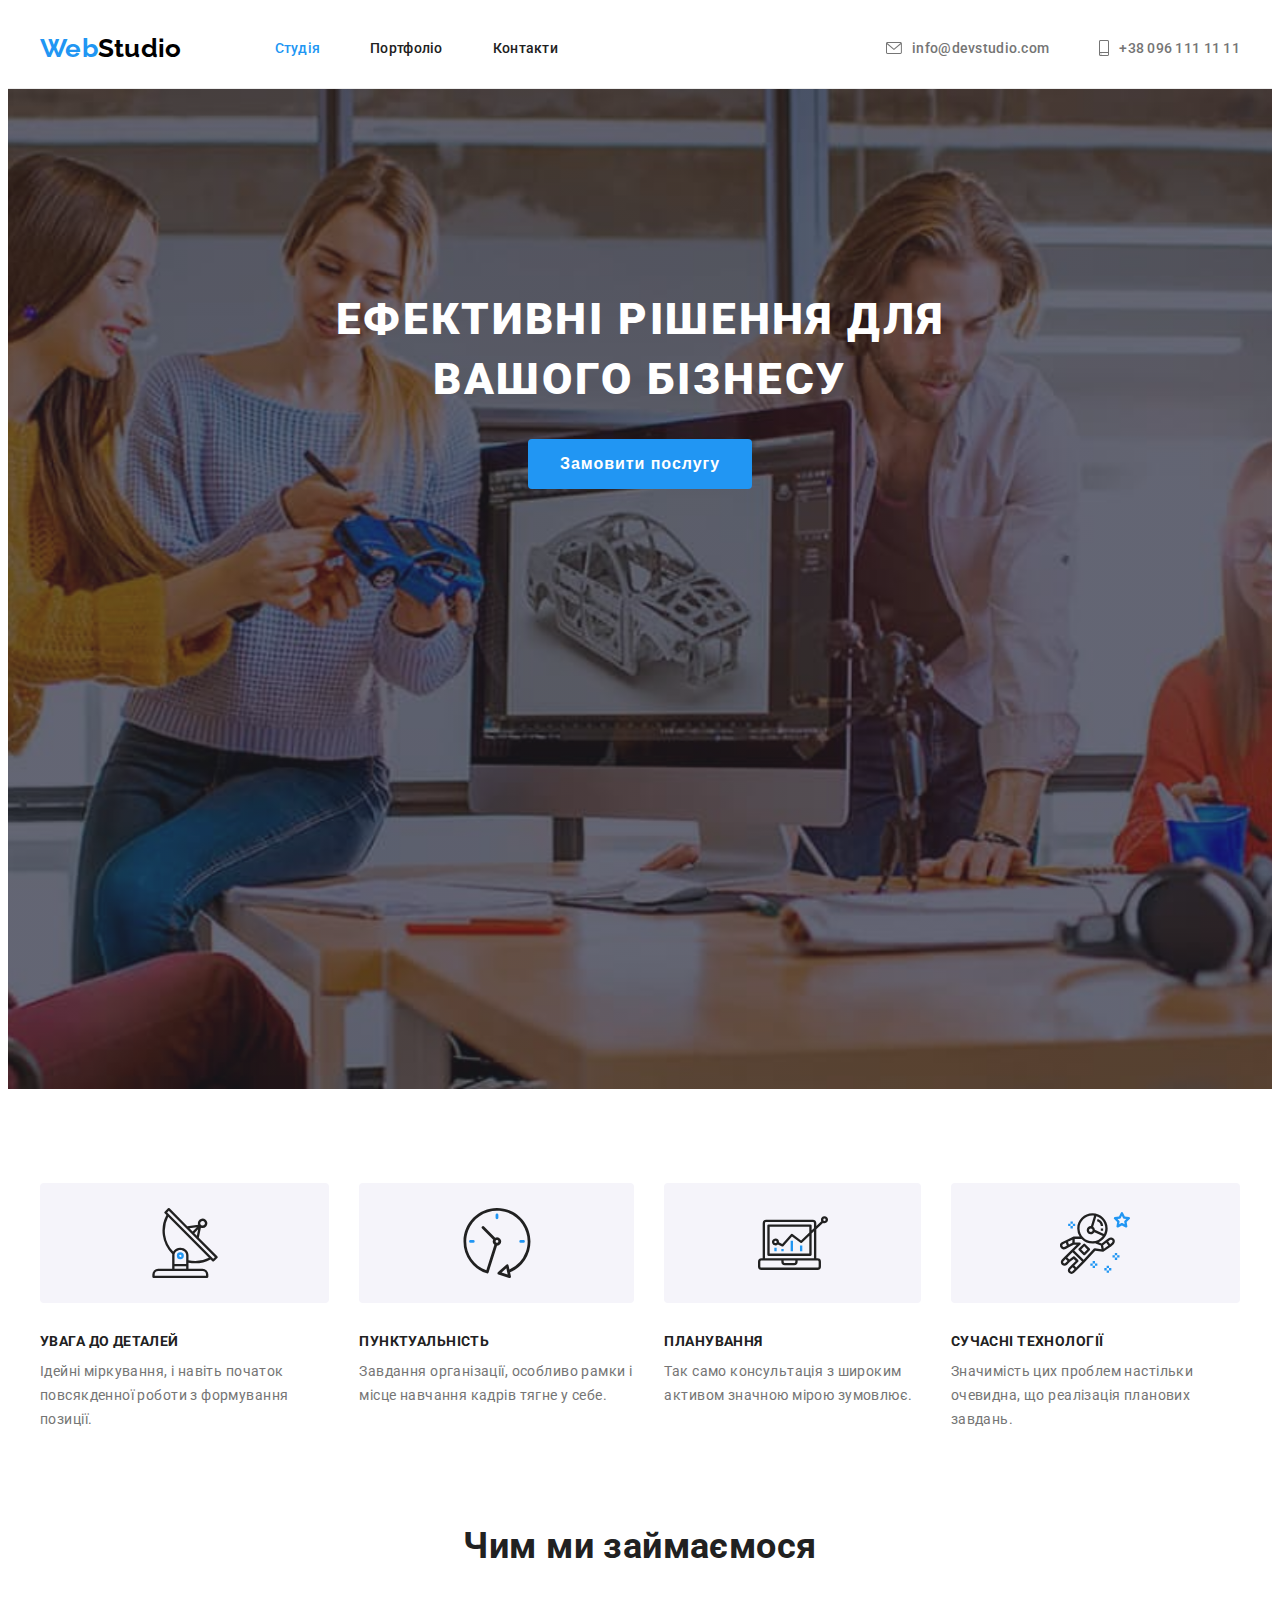
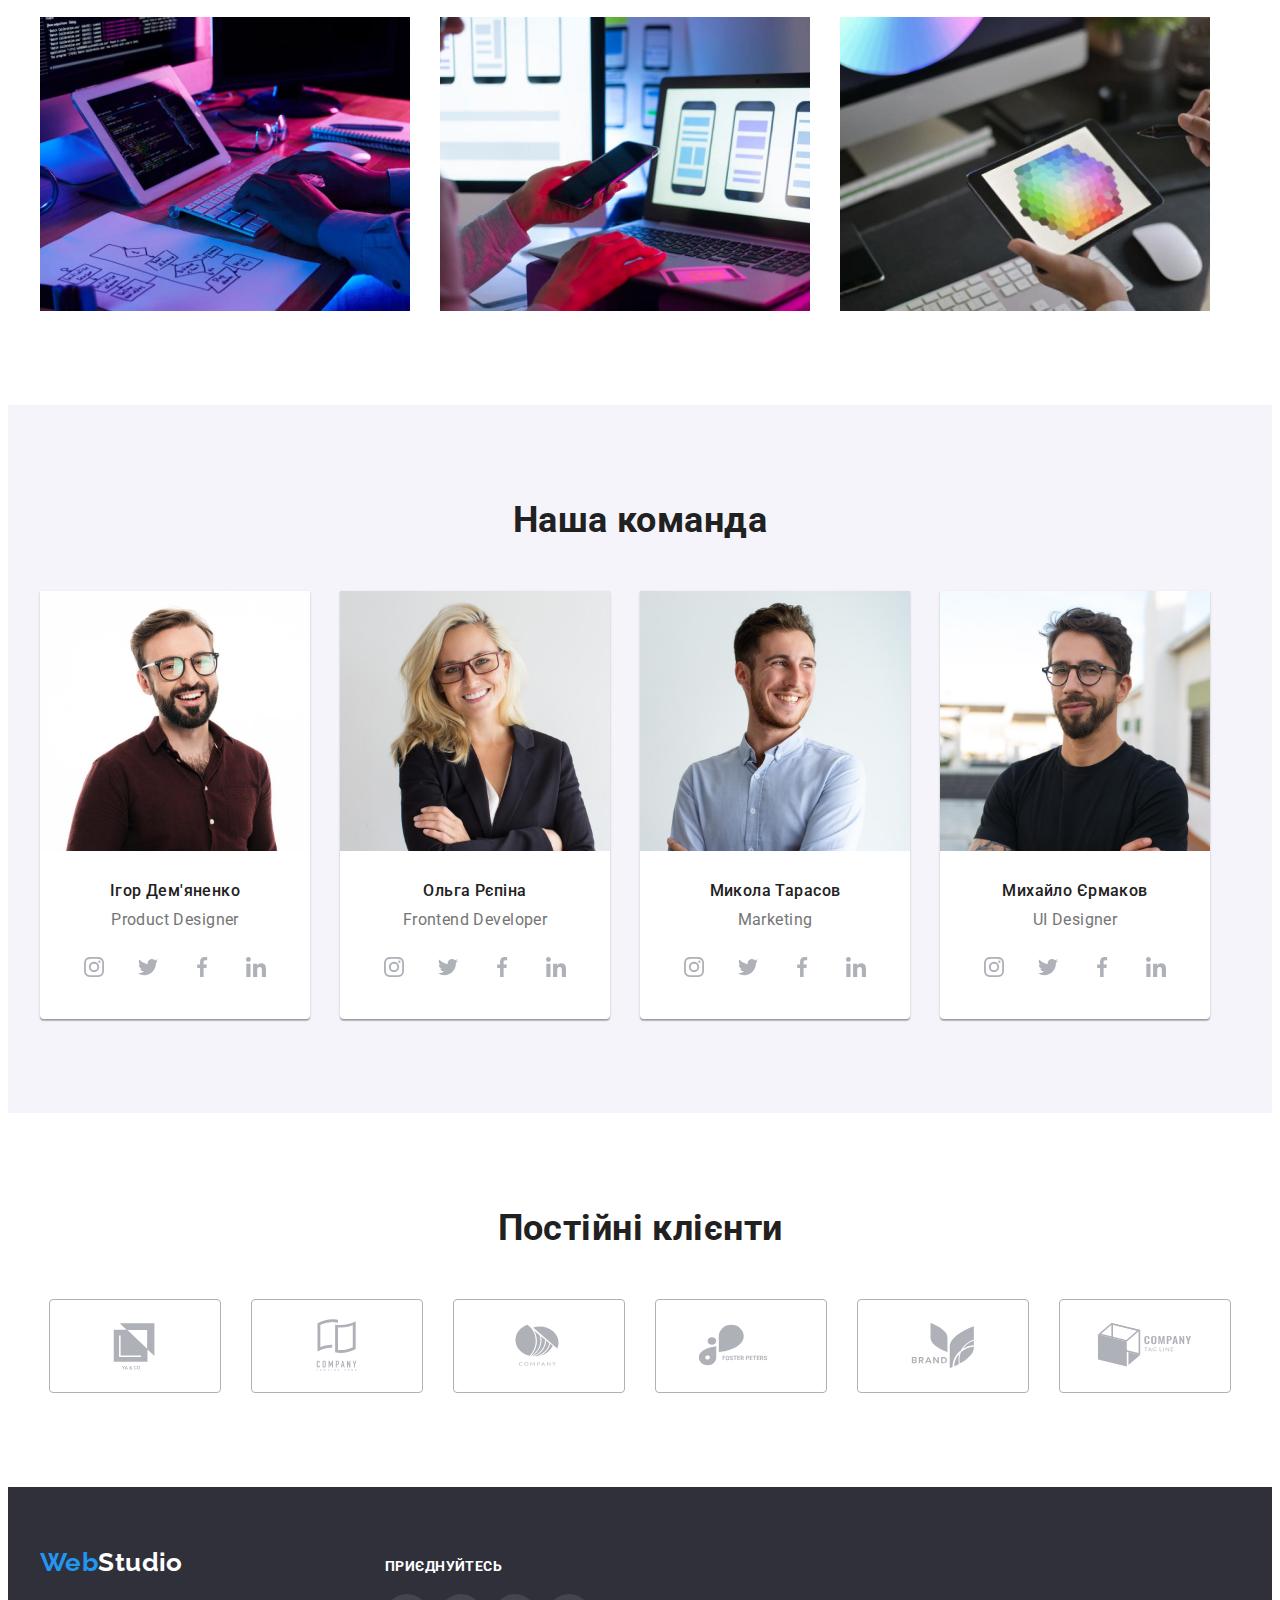
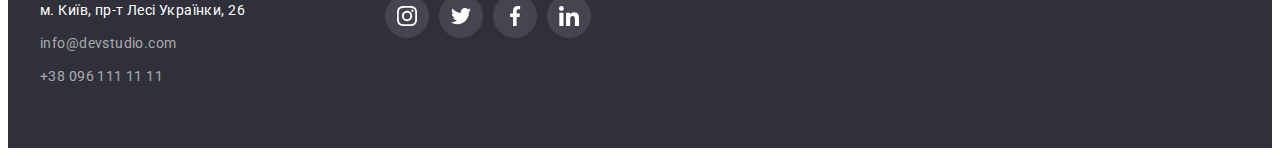
==== index.html @ fc1fa3cc "Initial commit" ====
<!DOCTYPE html>
<html lang="uk">
  <head>
    <meta charset="UTF-8" />
    <meta http-equiv="X-UA-Compatible" content="IE=edge" />
    <meta name="viewport" content="width=device-width, initial-scale=1.0" />
    <title>Веб-студія</title>

    <link
      rel="stylesheet"
      href="https://cdnjs.cloudflare.com/ajax/libs/modern-normalize/1.1.0/modern-normalize.min.css"
      integrity="sha512-wpPYUAdjBVSE4KJnH1VR1HeZfpl1ub8YT/NKx4PuQ5NmX2tKuGu6U/JRp5y+Y8XG2tV+wKQpNHVUX03MfMFn9Q=="
      crossorigin="anonymous"
      referrerpolicy="no-referrer"
    />
    <link rel="preconnect" href="https://fonts.googleapis.com" />
    <link rel="preconnect" href="https://fonts.gstatic.com" crossorigin />
    <link
      href="https://fonts.googleapis.com/css2?family=Raleway:wght@700&family=Roboto:wght@400;500;700;900&display=swap"
      rel="stylesheet"
    />
    <link rel="stylesheet" href="./css/styles.css" />
  </head>

  <body>
    <!--шапка сторінки-->
    <header class="header">
      <div class="container site-nav">
        <nav class="site-nav">
          <a class="header-logo" href="./index.html">
            <span class="accent">Web</span>Studio
          </a>
          <ul class="header-list list">
            <li class="list-item">
              <a class="header-link current" href="./index.html">Студія</a>
            </li>
            <li class="list-item">
              <a class="header-link" href="./portfolio.html">Портфоліо</a>
            </li>
            <li class="list-item">
              <a class="header-link" href="">Контакти</a>
            </li>
          </ul>
        </nav>
        <ul class="contacts-list list">
          <li class="list-item">
            <a class="header-link contacts" href="mailto:info@devstudio.com">
              <svg class="contacts-icon" width="16" height="12">
                <use href="./images/icons.svg#envelope"></use></svg
              >info@devstudio.com</a
            >
          </li>
          <li class="list-item">
            <a class="header-link contacts" href="tel:+380961111111">
              <svg class="contacts-icon" width="10" height="16">
                <use href="./images/icons.svg#smartphone"></use>
              </svg>
              +38 096 111 11 11</a
            >
          </li>
        </ul>
      </div>
    </header>
    <!--унікальний контент сторінки-->

    <main>
      <!--банер-->
      <section class="hero">
        <div class="container">
          <h1 class="hero-title">Ефективні рішення для вашого бізнесу</h1>
          <button class="hero-btn" type="button">Замовити послугу</button>
        </div>
      </section>

      <!--особливості-->
      <section class="section">
        <div class="container">
          <h2 class="section-title visually-hidden">наші особливості</h2>
          <ul class="list content">
            <li class="list-item">
              <div class="feature">
                <svg class="feature-icon" width="70" height="70">
                  <use href="./images/icons.svg#antenna"></use>
                </svg>
              </div>
              <h3 class="item-title">УВАГА ДО ДЕТАЛЕЙ</h3>
              <p class="desc">
                Ідейні міркування, і навіть початок повсякденної роботи з
                формування позиції.
              </p>
            </li>
            <li class="list-item">
              <div class="feature">
                <svg class="feature-icon" width="70" height="70">
                  <use href="./images/icons.svg#clock"></use>
                </svg>
              </div>

              <h3 class="item-title">ПУНКТУАЛЬНІСТЬ</h3>
              <p class="desc">
                Завдання організації, особливо рамки і місце навчання кадрів
                тягне у себе.
              </p>
            </li>
            <li class="list-item">
              <div class="feature">
                <svg class="feature-icon" width="70" height="70">
                  <use href="./images/icons.svg#diagram"></use>
                </svg>
              </div>

              <h3 class="item-title">ПЛАНУВАННЯ</h3>
              <p class="desc">
                Так само консультація з широким активом значною мірою зумовлює.
              </p>
            </li>
            <li class="list-item">
              <div class="feature">
                <svg class="feature-icon" width="70" height="70">
                  <use href="./images/icons.svg#astronaut"></use>
                </svg>
              </div>
              <h3 class="item-title">СУЧАСНІ ТЕХНОЛОГІЇ</h3>
              <p class="desc">
                Значимість цих проблем настільки очевидна, що реалізація
                планових завдань.
              </p>
            </li>
          </ul>
        </div>
      </section>

      <!--чим ми займаємось-->
      <section class="section gallery">
        <div class="container">
          <h2 class="section-title">Чим ми займаємося</h2>
          <ul class="list content">
            <li class="list-item">
              <img
                class="img"
                src="./images/box1.jpg"
                alt="людина пише програму на комп'ютері"
                width="370"
              />
            </li>
            <li class="list-item">
              <img
                class="img"
                src="./images/box2.jpg"
                alt="людина пише додаток для мобільного пристрою "
                width="370"
              />
            </li>
            <li class="list-item">
              <img
                class="img"
                src="./images/box3.jpg"
                alt="людина пише додаток для мобільного пристрою "
                width="370"
              />
            </li>
          </ul>
        </div>
      </section>

      <!--секція 'Наша команда'-->
      <section class="section team">
        <div class="container">
          <h2 class="section-title">Наша команда</h2>
          <ul class="list content">
            <li class="list-item card">
              <img
                class="img"
                src="./images/igor.jpg"
                alt="портрет Ігоря Дем'яненка"
                width="270"
              />

              <div class="team-card">
                <h3 class="team-name">Ігор Дем'яненко</h3>
                <p class="team-position">Product Designer</p>
                <ul class="socials list">
                  <li class="socials-item">
                    <a
                      class="socials-link"
                      href="https://instagram.com"
                      target="_blank"
                      rel="noopener noreferrer"
                      aria-label="instagram"
                    >
                      <svg class="socials-icon" width="20" height="20">
                        <use href="./images/icons.svg#instagram"></use>
                      </svg>
                    </a>
                  </li>
                  <li class="socials-item">
                    <a
                      class="socials-link"
                      href="https://twitter.com"
                      target="_blank"
                      rel="noopener noreferrer"
                      aria-label="twitter"
                    >
                      <svg class="socials-icon" width="20" height="20">
                        <use href="./images/icons.svg#twitter"></use>
                      </svg>
                    </a>
                  </li>
                  <li class="socials-item">
                    <a
                      class="socials-link"
                      href="https://facebook.com"
                      target="_blank"
                      rel="noopener noreferrer"
                      aria-label="facebook"
                    >
                      <svg class="socials-icon" width="20" height="20">
                        <use href="./images/icons.svg#facebook"></use>
                      </svg>
                    </a>
                  </li>
                  <li class="socials-item">
                    <a
                      class="socials-link"
                      href="https://linkedin.com"
                      target="_blank"
                      rel="noopener noreferrer"
                      aria-label="linkedin"
                    >
                      <svg class="socials-icon" width="20" height="20">
                        <use href="./images/icons.svg#linkedin"></use>
                      </svg>
                    </a>
                  </li>
                </ul>
              </div>
            </li>
            <li class="list-item card">
              <img
                class="img"
                src="./images/olga.jpg"
                alt="портрет Ольги Рєпіної"
                width="270"
              />
              <div class="team-card">
                <h3 class="team-name">Ольга Рєпіна</h3>
                <p class="team-position">Frontend Developer</p>
                <ul class="socials list">
                  <li class="socials-item">
                    <a
                      class="socials-link"
                      href="https://instagram.com"
                      target="_blank"
                      rel="noopener noreferrer"
                      aria-label="instagram"
                    >
                      <svg class="socials-icon" width="20" height="20">
                        <use href="./images/icons.svg#instagram"></use>
                      </svg>
                    </a>
                  </li>
                  <li class="socials-item">
                    <a
                      class="socials-link"
                      href="https://twitter.com"
                      target="_blank"
                      rel="noopener noreferrer"
                      aria-label="twitter"
                    >
                      <svg class="socials-icon" width="20" height="20">
                        <use href="./images/icons.svg#twitter"></use>
                      </svg>
                    </a>
                  </li>
                  <li class="socials-item">
                    <a
                      class="socials-link"
                      href="https://facebook.com"
                      target="_blank"
                      rel="noopener noreferrer"
                      aria-label="facebook"
                    >
                      <svg class="socials-icon" width="20" height="20">
                        <use href="./images/icons.svg#facebook"></use>
                      </svg>
                    </a>
                  </li>
                  <li class="socials-item">
                    <a
                      class="socials-link"
                      href="https://linkedin.com"
                      target="_blank"
                      rel="noopener noreferrer"
                      aria-label="linkedin"
                    >
                      <svg class="socials-icon" width="20" height="20">
                        <use href="./images/icons.svg#linkedin"></use>
                      </svg>
                    </a>
                  </li>
                </ul>
              </div>
            </li>
            <li class="list-item card">
              <img
                class="img"
                src="./images/nik.jpg"
                alt="портрет Миколи Тарасова"
                width="270"
              />
              <div class="team-card">
                <h3 class="team-name">Микола Тарасов</h3>
                <p class="team-position">Marketing</p>
                <ul class="socials list">
                  <li class="socials-item">
                    <a
                      class="socials-link"
                      href="https://instagram.com"
                      target="_blank"
                      rel="noopener noreferrer"
                      aria-label="instagram"
                    >
                      <svg class="socials-icon" width="20" height="20">
                        <use href="./images/icons.svg#instagram"></use>
                      </svg>
                    </a>
                  </li>
                  <li class="socials-item">
                    <a
                      class="socials-link"
                      href="https://twitter.com"
                      target="_blank"
                      rel="noopener noreferrer"
                      aria-label="twitter"
                    >
                      <svg class="socials-icon" width="20" height="20">
                        <use href="./images/icons.svg#twitter"></use>
                      </svg>
                    </a>
                  </li>
                  <li class="socials-item">
                    <a
                      class="socials-link"
                      href="https://facebook.com"
                      target="_blank"
                      rel="noopener noreferrer"
                      aria-label="facebook"
                    >
                      <svg class="socials-icon" width="20" height="20">
                        <use href="./images/icons.svg#facebook"></use>
                      </svg>
                    </a>
                  </li>
                  <li class="socials-item">
                    <a
                      class="socials-link"
                      href="https://linkedin.com"
                      target="_blank"
                      rel="noopener noreferrer"
                      aria-label="linkedin"
                    >
                      <svg class="socials-icon" width="20" height="20">
                        <use href="./images/icons.svg#linkedin"></use>
                      </svg>
                    </a>
                  </li>
                </ul>
              </div>
            </li>
            <li class="list-item card">
              <img
                class="img"
                src="./images/micha.jpg"
                alt="портрет Михайла Єрмакова"
                width="270"
              />
              <div class="team-card">
                <h3 class="team-name">Михайло Єрмаков</h3>
                <p class="team-position">UI Designer</p>
                <ul class="socials list">
                  <li class="socials-item">
                    <a
                      class="socials-link"
                      href="https://instagram.com"
                      target="_blank"
                      rel="noopener noreferrer"
                      aria-label="instagram"
                    >
                      <svg class="socials-icon" width="20" height="20">
                        <use href="./images/icons.svg#instagram"></use>
                      </svg>
                    </a>
                  </li>
                  <li class="socials-item">
                    <a
                      class="socials-link"
                      href="https://twitter.com"
                      target="_blank"
                      rel="noopener noreferrer"
                      aria-label="twitter"
                    >
                      <svg class="socials-icon" width="20" height="20">
                        <use href="./images/icons.svg#twitter"></use>
                      </svg>
                    </a>
                  </li>
                  <li class="socials-item">
                    <a
                      class="socials-link"
                      href="https://facebook.com"
                      target="_blank"
                      rel="noopener noreferrer"
                      aria-label="facebook"
                    >
                      <svg class="socials-icon" width="20" height="20">
                        <use href="./images/icons.svg#facebook"></use>
                      </svg>
                    </a>
                  </li>
                  <li class="socials-item">
                    <a
                      class="socials-link"
                      href="https://linkedin.com"
                      target="_blank"
                      rel="noopener noreferrer"
                      aria-label="linkedin"
                    >
                      <svg class="socials-icon" width="20" height="20">
                        <use href="./images/icons.svg#linkedin"></use>
                      </svg>
                    </a>
                  </li>
                </ul>
              </div>
            </li>
          </ul>
        </div>
      </section>

      <!--Постійні клієнти-->
      <section class="section">
        <div class="container">
          <h2 class="section-title">Постійні клієнти</h2>
          <ul class="clients list">
            <li class="">
              <a class="clients-link" href="">
                <svg class="clients-icon" width="106" height="60">
                  <use href="./images/icons.svg#Logo"></use>
                </svg>
              </a>
            </li>
            <li>
              <a class="clients-link" href="">
                <svg class="clients-icon" width="106" height="60">
                  <use href="./images/icons.svg#Logo-1"></use>
                </svg>
              </a>
            </li>
            <li>
              <a class="clients-link" href="">
                <svg class="clients-icon" width="106" height="60">
                  <use href="./images/icons.svg#Logo-2"></use>
                </svg>
              </a>
            </li>
            <li>
              <a class="clients-link" href="">
                <svg class="clients-icon" width="106" height="60">
                  <use href="./images/icons.svg#Logo-3"></use>
                </svg>
              </a>
            </li>
            <li>
              <a class="clients-link" href="">
                <svg class="clients-icon" width="106" height="60">
                  <use href="./images/icons.svg#Logo-4"></use>
                </svg>
              </a>
            </li>
            <li>
              <a class="clients-link" href="">
                <svg class="clients-icon" width="106" height="60">
                  <use href="./images/icons.svg#Logo-5"></use>
                </svg>
              </a>
            </li>
          </ul>
        </div>
      </section>
    </main>
    <!--підвал сторінки-->
    <footer class="footer">
      <div class="container box">
        <div>
          <a class="footer-logo" href="./index.html">
            <span class="accent">Web</span>Studio
          </a>
          <address class="address">
            <ul class="list">
              <li class="list-item">
                <a
                  class="footer-link"
                  href="https://goo.gl/maps/a5UtnnKRtL6wgSgT9"
                  target="_blank"
                  rel="noopener noreferrer"
                >
                  м. Київ, пр-т Лесі Українки, 26
                </a>
              </li>
              <li class="list-item">
                <a class="footer-link contact" href="mailto:info@devstudio.com"
                  >info@devstudio.com</a
                >
              </li>
              <li class="list-item">
                <a class="footer-link contact" href="tel:+380961111111"
                  >+38 096 111 11 11</a
                >
              </li>
            </ul>
          </address>
        </div>
        <div class="socials-group">
          <h2 class="socials-title">приєднуйтесь</h2>
          <ul class="socials list">
            <li class="socials-item">
              <a
                class="socials-link lite"
                href="https://instagram.com"
                target="_blank"
                rel="noopener noreferrer"
                aria-label="instagram"
              >
                <svg class="socials-icon" width="20" height="20">
                  <use href="./images/icons.svg#instagram"></use>
                </svg>
              </a>
            </li>
            <li class="socials-item">
              <a
                class="socials-link lite"
                href="https://twitter.com"
                target="_blank"
                rel="noopener noreferrer"
                aria-label="twitter"
              >
                <svg class="socials-icon" width="20" height="20">
                  <use href="./images/icons.svg#twitter"></use>
                </svg>
              </a>
            </li>
            <li class="socials-item">
              <a
                class="socials-link lite"
                href="https://facebook.com"
                target="_blank"
                rel="noopener noreferrer"
                aria-label="facebook"
              >
                <svg class="socials-icon" width="20" height="20">
                  <use href="./images/icons.svg#facebook"></use>
                </svg>
              </a>
            </li>
            <li class="socials-item">
              <a
                class="socials-link lite"
                href="https://linkedin.com"
                target="_blank"
                rel="noopener noreferrer"
                aria-label="linkedin"
              >
                <svg class="socials-icon" width="20" height="20">
                  <use href="./images/icons.svg#linkedin"></use>
                </svg>
              </a>
            </li>
          </ul>
        </div>
      </div>
    </footer>
  </body>
</html>
---- css/styles.css ----
:root {
  /* Fonts */
  --main-font-family: "Roboto", sans-serif;
  --secondary-font-family: "Raleway", sans-serif;

  /* text colors*/
  --primary-txt-cl: #212121;
  --secondary-txt-cl: #757575;
  --dark-txt-cl: #000;
  --light-txt-cl: #fff;
  --light-txt-cl-60: rgba(255, 255, 255, 0.6);
  --accent-txt-cl: #2196f3;
  --socials-ln-cl: #afb1b8;
  /* background colors */
  --baner-cl: #c4c4c4;
  --baner-gr-cl: rgba(47, 48, 58, 0.4);
  --futer--bg-cl: #2f303a;
  --section-bc-cl: #f5f4fa;
  --light-bc-cl: #ffffff;
  --accent-cl: #2196f3;
  --accent-act-cl: #188ce8;
  --line-cl: #ececec;
  --portfolio-br-cl: #eeeeee;
  --socials-bg-cl: rgba(255, 255, 255, 0.1);
}

body {
  font-family: var(--main-font-family);
  font-size: 14px;
  letter-spacing: 0.03em;
  color: var(--primary-txt-cl);
}
h1,
h2,
h3 {
  margin: 0;
}
p {
  margin: 0;
}
/* шапка сторінки */

.list {
  padding: 0;
  margin: 0;

  list-style: none;
}
.list a {
  text-decoration: none;
}
img {
  max-width: 100%;
  height: auto;
  display: block;
}
.container {
  width: 1200px;
  padding-left: 15px;
  padding-right: 15px;
  margin-left: auto;
  margin-right: auto;
}

.header {
  border-bottom: 1px solid var(--line-cl);

  font-weight: 500;
  line-height: calc(16 / 14);
  letter-spacing: 0.02em;
}
.site-nav {
  display: flex;
  align-items: center;
}
.header-list,
.contacts-list {
  display: flex;
}
.header-list,
.contacts-list {
  gap: 50px;
}

.header-logo,
.footer-logo {
  font-family: var(--secondary-font-family);
  font-weight: 700;
  font-size: 26px;
  line-height: calc(31 / 26);

  text-decoration: none;
}
.header-logo {
  margin-right: 93px;
  color: var(--dark-txt-cl);
}

.accent {
  color: var(--accent-txt-cl);
}

.header-link {
  display: block;
  padding-top: 32px;
  padding-bottom: 32px;

  color: inherit;
}
.header-link:hover,
.header-link:focus,
.footer-link:hover,
.footer-link:focus {
  color: var(--accent-txt-cl);
}

.current {
  color: var(--accent-cl);
}

.contacts-list {
  margin-left: auto;
}
.contacts {
  display: flex;
  gap: 10px;
  align-items: center;
  color: var(--secondary-txt-cl);
}
.contacts-icon {
  fill: currentColor;
}

/* банер */

.hero {
  max-width: 1600px;
  min-height: 600px;
  margin-left: auto;
  margin-right: auto;
  padding-top: 200px;
  padding-bottom: 200px;
  text-align: center;

  background-image: linear-gradient(
      to right,
      var(--baner-gr-cl),
      var(--baner-gr-cl)
    ),
    url("../images/Img.jpg");
  background-color: var(--baner-cl);
  background-repeat: no-repeat;
  background-position: center;
  background-size: cover;
}
.hero-title {
  margin-bottom: 30px;
  margin-left: auto;
  margin-right: auto;
  width: 696px;

  color: var(--light-txt-cl);
  font-weight: 900;
  font-size: 44px;
  line-height: calc(60 / 44);
  letter-spacing: 0.06em;
  text-transform: uppercase;
}
.hero-btn,
.btn {
  cursor: pointer;
}

.hero-btn {
  display: inline-block;
  padding: 10px 32px;
  border: 1px transparent;
  border-radius: 4px;
  min-width: 216px;
  text-align: center;

  font-weight: 700;
  font-size: 16px;
  line-height: calc(30 / 16);
  letter-spacing: 0.06em;
  background: var(--accent-cl);
  color: var(--light-txt-cl);
}

.hero-btn:hover,
.hero-btn:focus {
  background-color: var(--accent-act-cl);
}
/* особливості */

.section {
  padding-top: 94px;
  padding-bottom: 94px;
}

.content {
  display: flex;
  gap: 30px;
}

.visually-hidden {
  position: absolute;
  white-space: nowrap;
  width: 1px;
  height: 1px;
  overflow: hidden;
  border: 0;
  padding: 0;
  clip: rect(0 0 0 0);
  clip-path: inset(50%);
  margin: -1px;
}

.feature {
  margin-bottom: 30px;
  padding-top: 25px;
  padding-bottom: 25px;

  display: flex;
  align-items: center;
  justify-content: center;
  background-color: var(--section-bc-cl);

  border-radius: 4px;
}
.item-title {
  margin-bottom: 10px;

  font-size: 14px;
  line-height: calc(16 / 14);

  text-transform: uppercase;
}
.desc {
  margin-top: 0;

  line-height: calc(24 / 14);

  color: var(--secondary-txt-cl);
}

/* чим ми займаємося */
.gallery {
  padding-top: 0;
}

.section-title {
  margin-bottom: 50px;

  font-size: 36px;
  line-height: calc(42 / 36);
  text-align: center;
}

/* наша команда */
.team {
  background-color: var(--section-bc-cl);
}
.card {
  box-shadow: 0px 1px 3px rgba(0, 0, 0, 0.12), 0px 1px 1px rgba(0, 0, 0, 0.14),
    0px 2px 1px rgba(0, 0, 0, 0.2);
  border-radius: 0px 0px 4px 4px;
  background-color: var(--light-bc-cl);
}
.team-card {
  padding: 30px 10px;
}
.team-name {
  margin-bottom: 10px;
  font-weight: 500;
  font-size: 16px;
  line-height: calc(19 / 16);
  text-align: center;
}

.team-position {
  margin-bottom: 16px;
  font-size: 16px;
  line-height: calc(19 / 16);
  text-align: center;

  color: var(--secondary-txt-cl);
}

.socials {
  display: flex;
  gap: 10px;
  justify-content: center;
}
.socials-link {
  display: flex;
  align-items: center;
  justify-content: center;
  width: 44px;
  height: 44px;

  background-color: var(--light-bc-cl);
  color: var(--socials-ln-cl);
  border-radius: 50%;
}

.socials-link:hover,
.socials-link:focus {
  background-color: var(--accent-cl);
  color: var(--light-txt-cl);
}
.socials-icon {
  fill: currentColor;
}

/* постійні клієнти */
.clients {
  display: flex;
  gap: 30px;
  justify-content: center;
}

.clients-link {
  display: flex;
  align-items: center;
  justify-content: center;
  width: 170px;
  height: 92px;
  border: 1px solid var(--socials-ln-cl);
  border-radius: 4px;
  color: var(--socials-ln-cl);
}

.clients-link:hover,
.clients-link:focus {
  border-color: var(--accent-txt-cl);
  color: var(--accent-txt-cl);
}
.clients-icon {
  fill: currentColor;
}
/* підвал сторінки */

.footer {
  padding-top: 60px;
  padding-bottom: 60px;

  background-color: var(--futer--bg-cl);
}
.box {
  display: flex;
  gap: 70px;
  align-items: baseline;
}
.address {
  line-height: calc(24 / 14);

  font-style: normal;
}
.footer-logo {
  display: block;
  margin-bottom: 20px;
}

.footer .list-item:not(:last-child) {
  margin-bottom: 9px;
}

.footer-logo,
.footer-link {
  color: var(--light-txt-cl);
}
.contact {
  color: var(--light-txt-cl-60);
}

.socials-group {
  margin-left: 70px;
  color: var(--light-txt-cl);
}

.socials-title {
  margin-bottom: 20px;
  font-size: 14px;
  line-height: calc(16 / 14);

  text-transform: uppercase;
}
.lite {
  color: var(--light-txt-cl);
  background-color: var(--socials-bg-cl);
}
/* портфоліо */

/* фільтр */
.list.filters {
  display: flex;
  gap: 8px;
  justify-content: center;
  margin-bottom: 50px;
}

.btn {
  display: inline-block;
  padding: 6px 22px;
  border: 1px transparent;
  border-radius: 4px;

  font-weight: 500;
  font-size: 16px;
  line-height: calc(26 / 16);
  text-align: center;

  color: var(--primary-txt-cl);
  background-color: var(--section-bc-cl);
}
/* кнопка "Усі"*/
.big {
  padding-right: 25px;
  padding-left: 25px;
}

.btn:hover,
.btn:focus {
  color: var(--light-txt-cl);
  background-color: var(--accent-cl);
  box-shadow: 0px 3px 1px rgba(0, 0, 0, 0.1), 0px 1px 2px rgba(0, 0, 0, 0.08),
    0px 2px 2px rgba(0, 0, 0, 0.12);
}
/* галерея проєктів */
.projects {
  display: flex;
  flex-wrap: wrap;
  gap: 30px;
}

.project-item {
  border-right: 1px solid var(--portfolio-br-cl);
  border-bottom: 1px solid var(--portfolio-br-cl);
  border-left: 1px solid var(--portfolio-br-cl);

  padding: 20px 24px;
}
.gallery-item:hover {
  box-shadow: 0px 1px 1px rgba(0, 0, 0, 0.12), 0px 4px 4px rgba(0, 0, 0, 0.06),
    1px 4px 6px rgba(0, 0, 0, 0.16);
}
.project-title {
  margin-bottom: 4px;
  font-size: 18px;
  line-height: calc(36 / 18);
  letter-spacing: 0.06em;
}
.project-name {
  font-size: 16px;
  line-height: calc(30 / 16);

  color: var(--secondary-txt-cl);
}
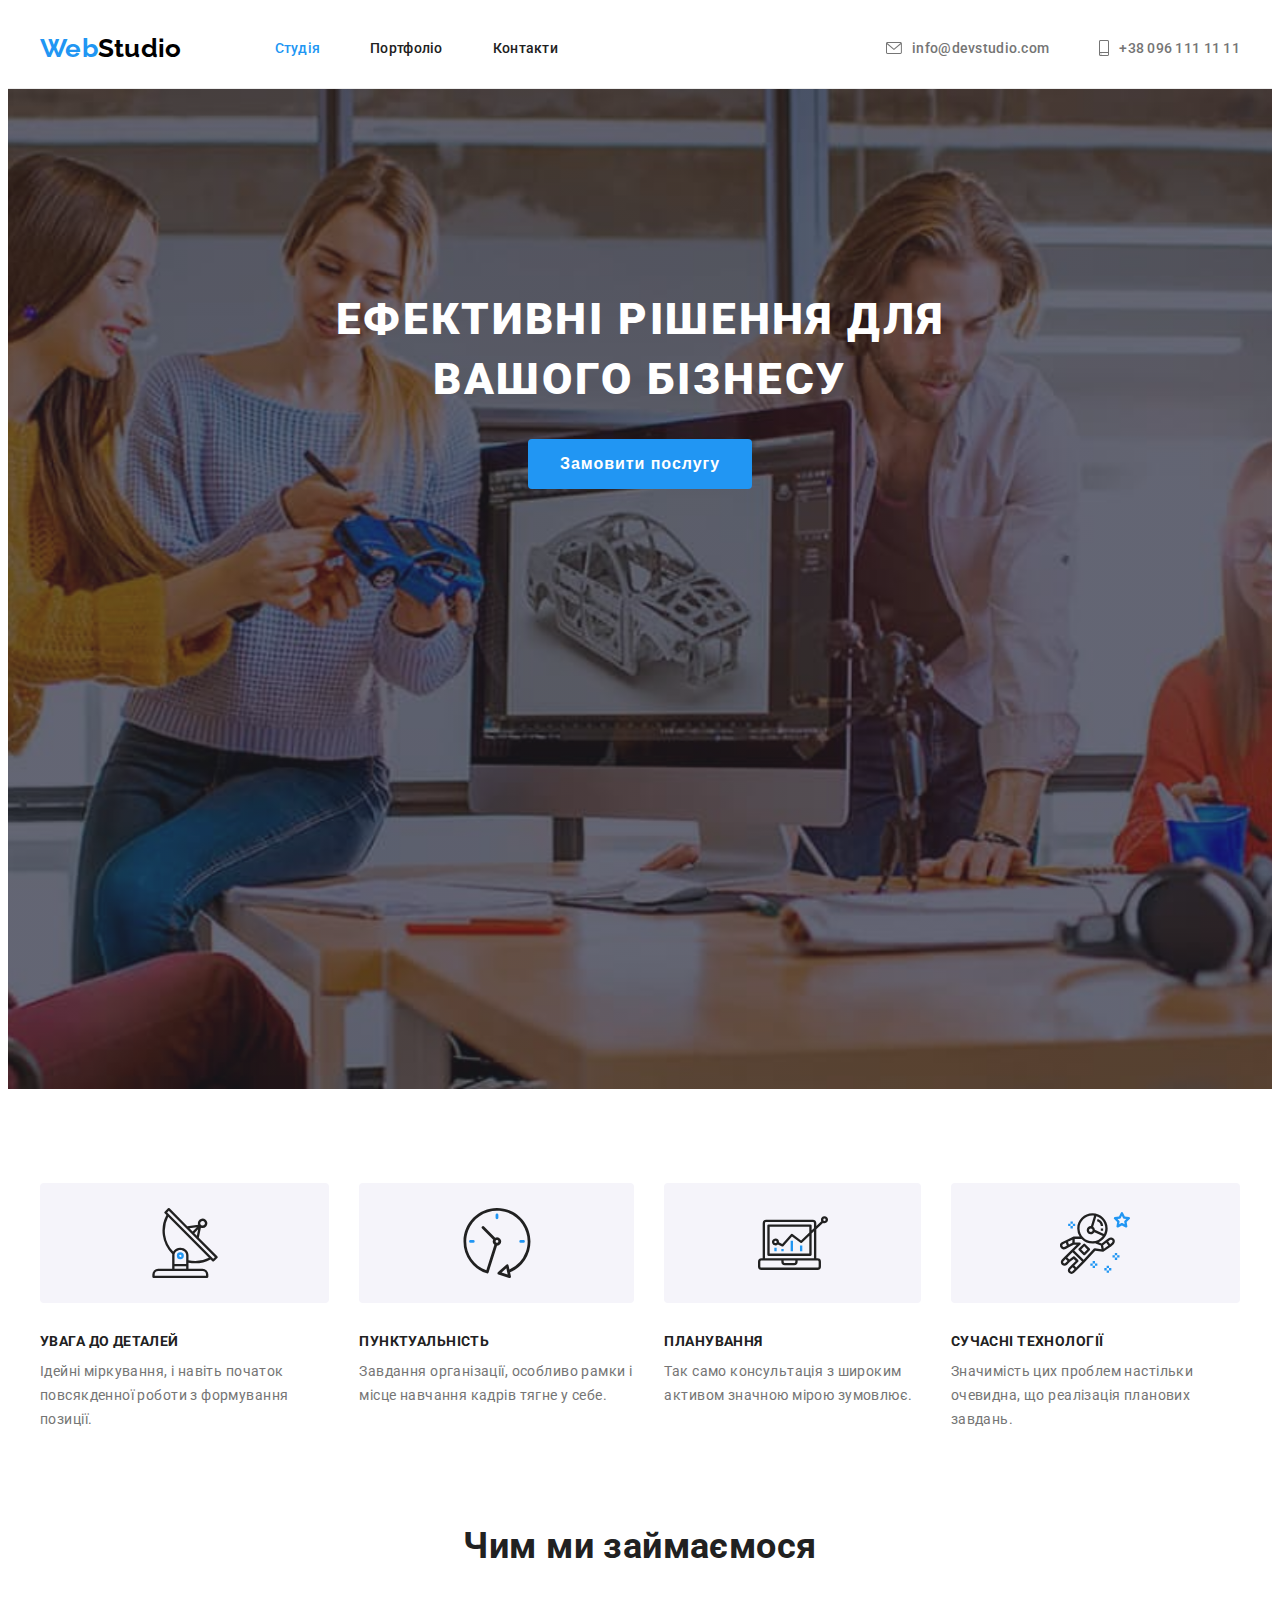
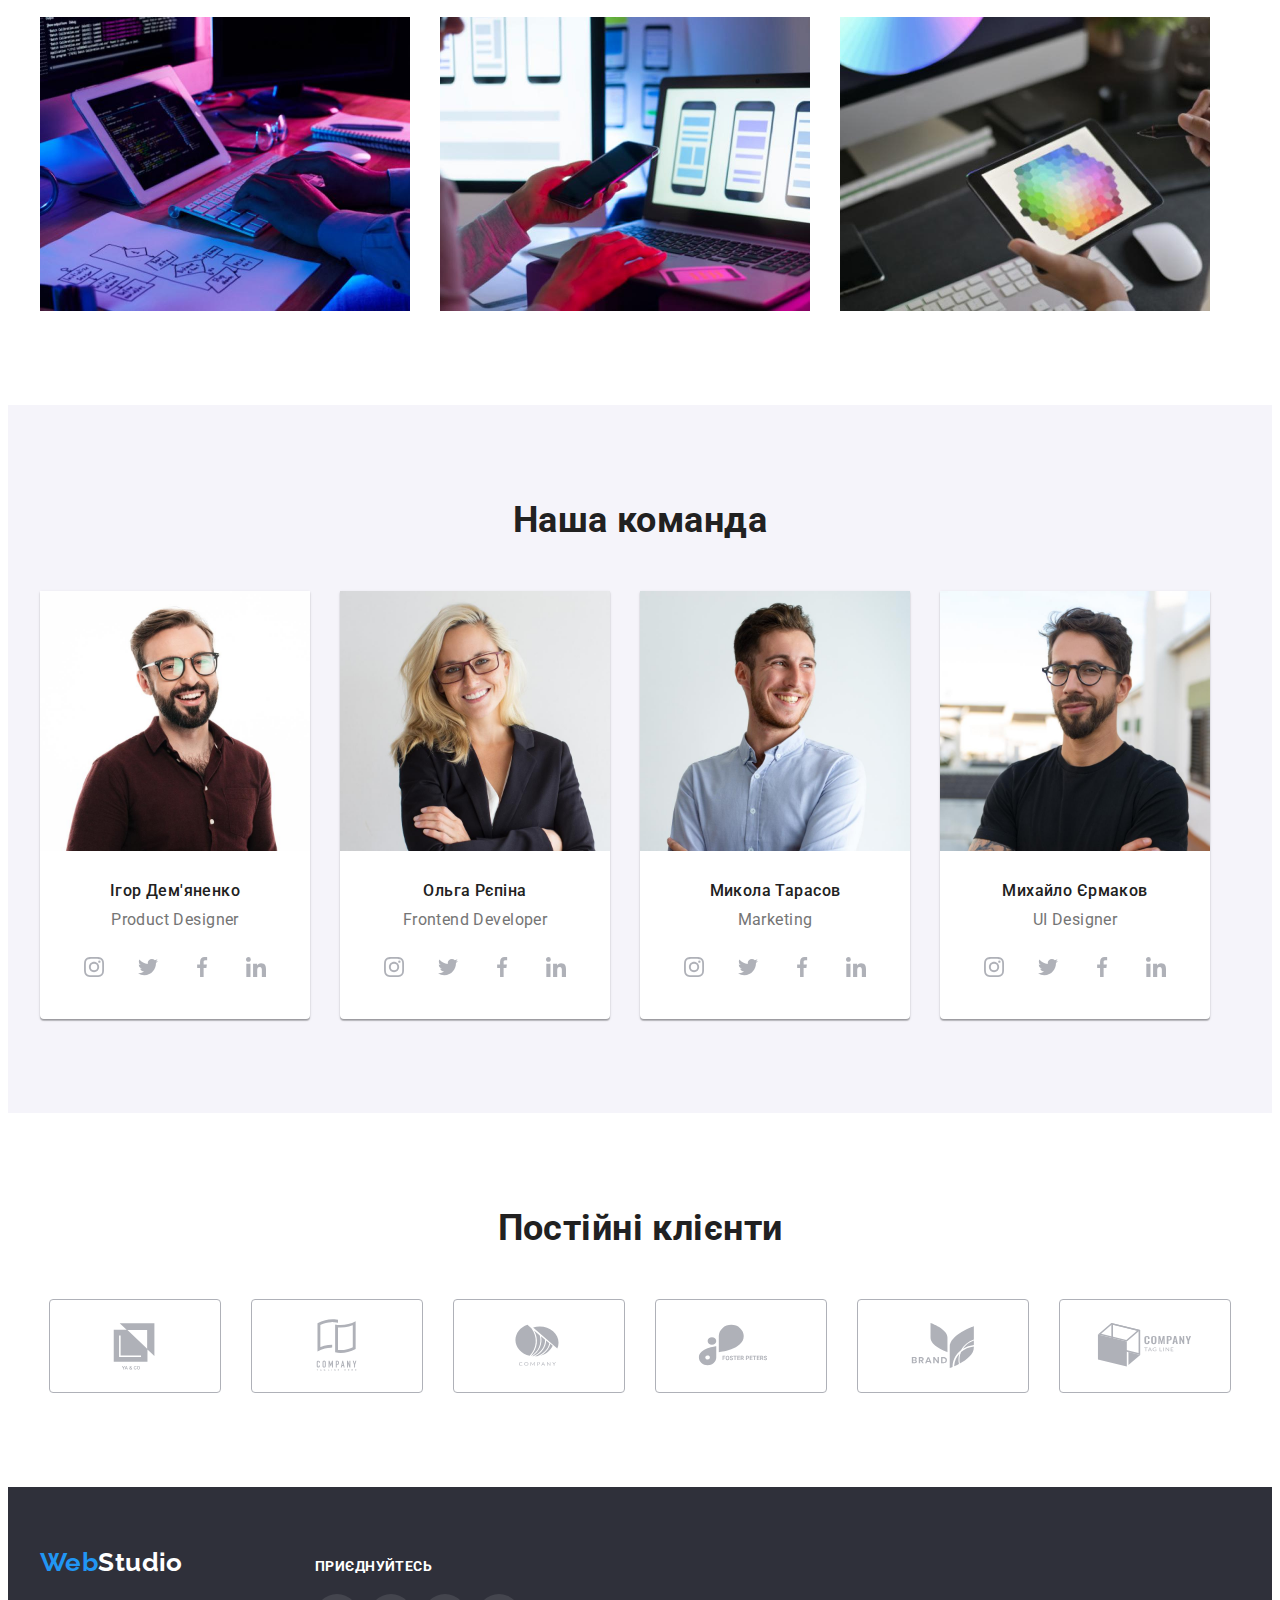
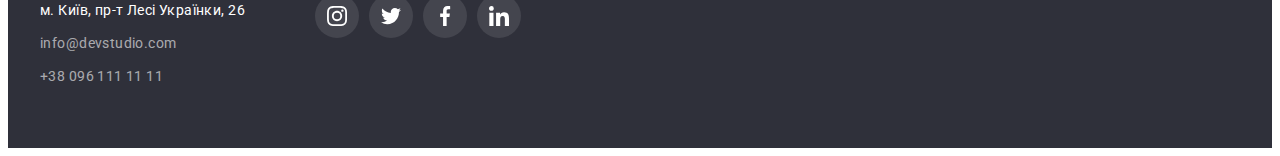
==== commit 20ddd76d: "перенесено виправлення з 4 дз" ====
--- a/index.html
+++ b/index.html
@@ -442,43 +442,73 @@
         <div class="container">
           <h2 class="section-title">Постійні клієнти</h2>
           <ul class="clients list">
-            <li class="">
-              <a class="clients-link" href="">
+            <li class="clients-item">
+              <a
+                class="clients-link"
+                href=""
+                target="_blank"
+                rel="noopener noreferrer"
+              >
                 <svg class="clients-icon" width="106" height="60">
                   <use href="./images/icons.svg#Logo"></use>
                 </svg>
               </a>
             </li>
             <li>
-              <a class="clients-link" href="">
+              <a
+                class="clients-link"
+                href=""
+                target="_blank"
+                rel="noopener noreferrer"
+              >
                 <svg class="clients-icon" width="106" height="60">
                   <use href="./images/icons.svg#Logo-1"></use>
                 </svg>
               </a>
             </li>
             <li>
-              <a class="clients-link" href="">
+              <a
+                class="clients-link"
+                href=""
+                target="_blank"
+                rel="noopener noreferrer"
+              >
                 <svg class="clients-icon" width="106" height="60">
                   <use href="./images/icons.svg#Logo-2"></use>
                 </svg>
               </a>
             </li>
             <li>
-              <a class="clients-link" href="">
+              <a
+                class="clients-link"
+                href=""
+                target="_blank"
+                rel="noopener noreferrer"
+              >
                 <svg class="clients-icon" width="106" height="60">
                   <use href="./images/icons.svg#Logo-3"></use>
                 </svg>
               </a>
             </li>
             <li>
-              <a class="clients-link" href="">
+              <a
+                class="clients-link"
+                href=""
+                target="_blank"
+                rel="noopener noreferrer"
+              >
                 <svg class="clients-icon" width="106" height="60">
                   <use href="./images/icons.svg#Logo-4"></use>
                 </svg>
               </a>
             </li>
             <li>
-              <a class="clients-link" href="">
+              <a
+                class="clients-link"
+                href=""
+                target="_blank"
+                rel="noopener noreferrer"
+              >
                 <svg class="clients-icon" width="106" height="60">
                   <use href="./images/icons.svg#Logo-5"></use>
                 </svg>
--- a/css/styles.css
+++ b/css/styles.css
@@ -32,12 +32,11 @@
 }
 h1,
 h2,
-h3 {
-  margin: 0;
-}
+h3,
 p {
   margin: 0;
 }
+
 /* шапка сторінки */
 
 .list {
@@ -217,9 +216,8 @@
 }
 
 .feature {
+  height: 120px;
   margin-bottom: 30px;
-  padding-top: 25px;
-  padding-bottom: 25px;
 
   display: flex;
   align-items: center;
@@ -349,7 +347,7 @@
 }
 .box {
   display: flex;
-  gap: 70px;
+
   align-items: baseline;
 }
 .address {
@@ -441,7 +439,10 @@
 
   padding: 20px 24px;
 }
-.gallery-item:hover {
+.gallery-link {
+  display: block;
+}
+.gallery-link:hover {
   box-shadow: 0px 1px 1px rgba(0, 0, 0, 0.12), 0px 4px 4px rgba(0, 0, 0, 0.06),
     1px 4px 6px rgba(0, 0, 0, 0.16);
 }
@@ -450,6 +451,8 @@
   font-size: 18px;
   line-height: calc(36 / 18);
   letter-spacing: 0.06em;
+
+  color: var(--primary-txt-cl);
 }
 .project-name {
   font-size: 16px;
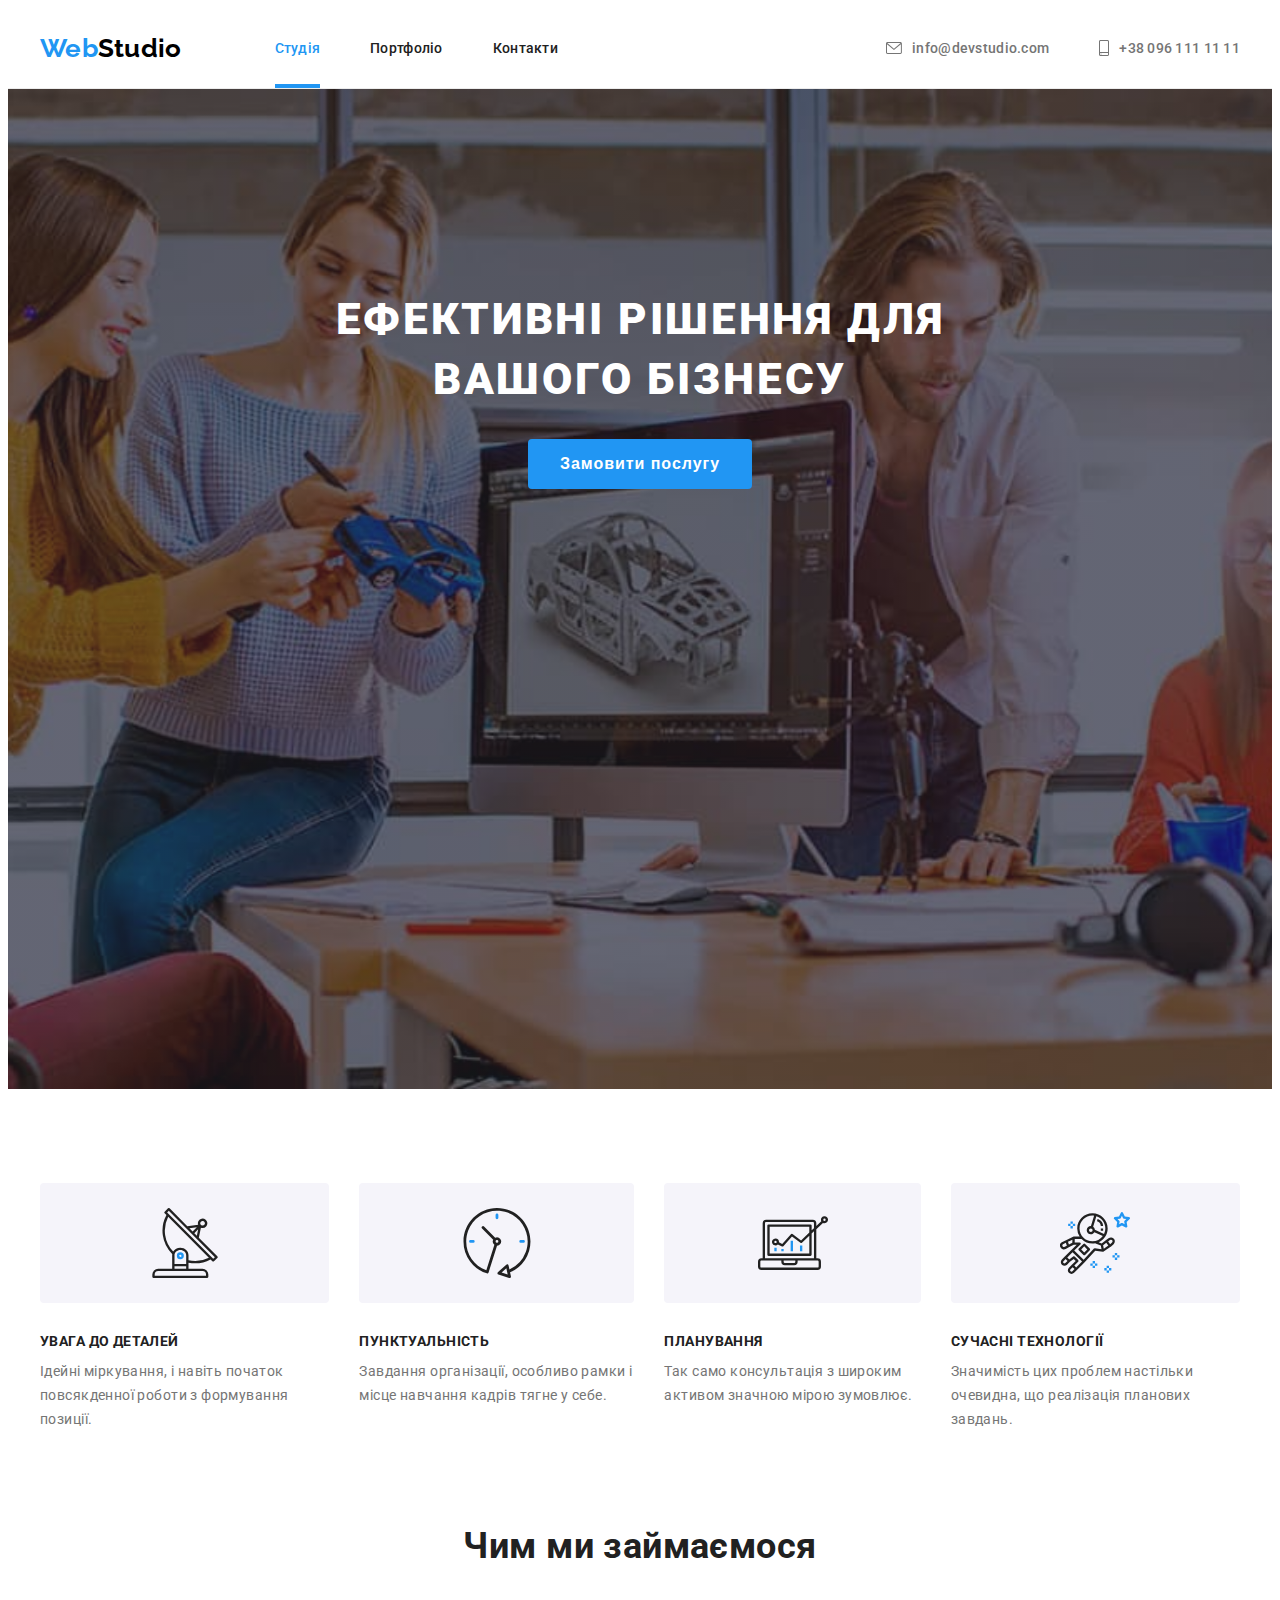
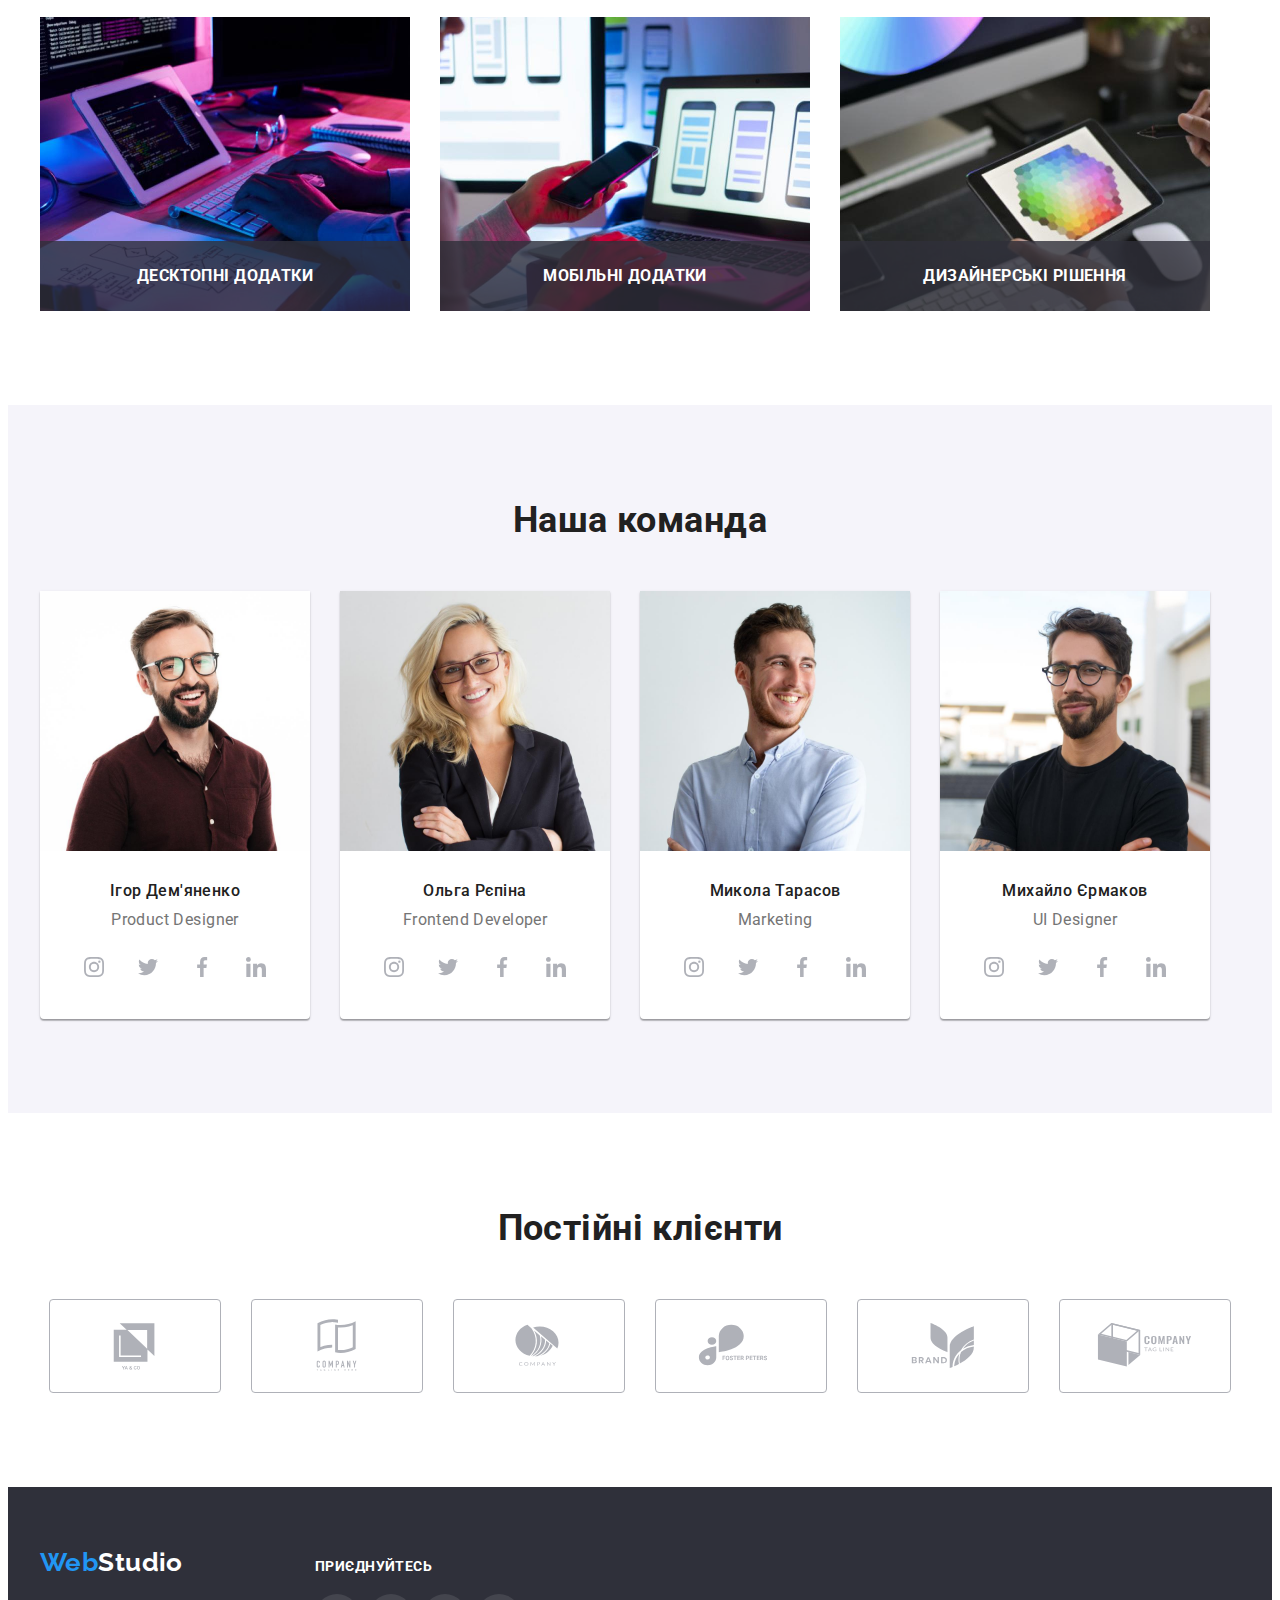
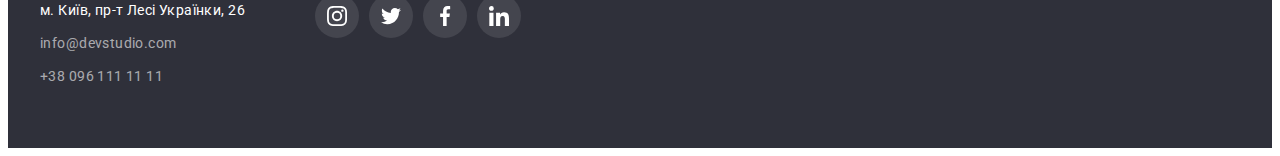
==== commit fe47baef: "створено css-переходи" ====
--- a/index.html
+++ b/index.html
@@ -68,9 +68,22 @@
       <section class="hero">
         <div class="container">
           <h1 class="hero-title">Ефективні рішення для вашого бізнесу</h1>
-          <button class="hero-btn" type="button">Замовити послугу</button>
+          <button class="hero-btn" type="button" data-modal-open>
+            Замовити послугу
+          </button>
         </div>
       </section>
+
+      <!--модалка-->
+      <div class="backdrop is-hidden" data-modal>
+        <div class="modal">
+          <button class="close" type="button" data-modal-close>
+            <svg width="18" height="18">
+              <use href="./images/icons.svg#close-black"></use>
+            </svg>
+          </button>
+        </div>
+      </div>
 
       <!--особливості-->
       <section class="section">
@@ -131,33 +144,36 @@
       </section>
 
       <!--чим ми займаємось-->
-      <section class="section gallery">
+      <section class="section benefits">
         <div class="container">
           <h2 class="section-title">Чим ми займаємося</h2>
           <ul class="list content">
             <li class="list-item">
               <img
-                class="img"
+                class="img benefits-item"
                 src="./images/box1.jpg"
                 alt="людина пише програму на комп'ютері"
                 width="370"
               />
+              <h3 class="benefits-title">Десктопні додатки</h3>
             </li>
             <li class="list-item">
               <img
-                class="img"
+                class="img benefits-item"
                 src="./images/box2.jpg"
                 alt="людина пише додаток для мобільного пристрою "
                 width="370"
               />
+              <h3 class="benefits-title">Мобільні додатки</h3>
             </li>
             <li class="list-item">
               <img
-                class="img"
+                class="img benefits-item"
                 src="./images/box3.jpg"
                 alt="людина пише додаток для мобільного пристрою "
                 width="370"
               />
+              <h3 class="benefits-title">Дизайнерські рішення</h3>
             </li>
           </ul>
         </div>
@@ -609,5 +625,6 @@
         </div>
       </div>
     </footer>
+    <script src="./js/modal.js"></script>
   </body>
 </html>
--- a/css/styles.css
+++ b/css/styles.css
@@ -11,6 +11,7 @@
   --light-txt-cl-60: rgba(255, 255, 255, 0.6);
   --accent-txt-cl: #2196f3;
   --socials-ln-cl: #afb1b8;
+
   /* background colors */
   --baner-cl: #c4c4c4;
   --baner-gr-cl: rgba(47, 48, 58, 0.4);
@@ -22,6 +23,12 @@
   --line-cl: #ececec;
   --portfolio-br-cl: #eeeeee;
   --socials-bg-cl: rgba(255, 255, 255, 0.1);
+  --bg-backdrop-cl: rgba(0, 0, 0, 0.2);
+
+  /* бордер*/
+  --br-modal-cl: rgba(0, 0, 0, 0.1);
+  /*анімація*/
+  --animation: 250ms cubic-bezier(0.4, 0, 0.2, 1);
 }
 
 body {
@@ -105,6 +112,8 @@
   padding-bottom: 32px;
 
   color: inherit;
+
+  transition: color var(--animation);
 }
 .header-link:hover,
 .header-link:focus,
@@ -114,7 +123,20 @@
 }
 
 .current {
+  position: relative;
+
   color: var(--accent-cl);
+}
+.current::after {
+  position: absolute;
+  left: 0;
+  bottom: 0;
+
+  content: "";
+  display: block;
+  width: 100%;
+  height: 4px;
+  background-color: var(--accent-txt-cl);
 }
 
 .contacts-list {
@@ -184,12 +206,75 @@
   letter-spacing: 0.06em;
   background: var(--accent-cl);
   color: var(--light-txt-cl);
+
+  transition: background-color var(--animation);
 }
 
 .hero-btn:hover,
 .hero-btn:focus {
   background-color: var(--accent-act-cl);
 }
+/* модалка */
+.backdrop {
+  position: fixed;
+  top: 0;
+  left: 0;
+
+  width: 100%;
+  height: 100%;
+  background-color: var(--bg-backdrop-cl);
+
+  opacity: 1;
+
+  transition: visibility 500ms var(--animation), opacity 400ms var(--animation);
+}
+
+.backdrop.is-hidden {
+  opacity: 0;
+  pointer-events: none;
+  visibility: hidden;
+}
+
+.backdrop.is-hidden .modal {
+  transform: translate(-50%, -50%) scale(0.5);
+}
+
+.modal {
+  position: absolute;
+  top: 50%;
+  left: 50%;
+
+  min-width: 528px;
+  min-height: 581px;
+
+  background-color: var(--light-bc-cl);
+  box-shadow: 0px 1px 3px rgba(0, 0, 0, 0.12), 0px 1px 1px rgba(0, 0, 0, 0.14),
+    0px 2px 1px rgba(0, 0, 0, 0.2);
+  border: 1px solid var(--br-modal-cl);
+  border-radius: 4px;
+
+  transform: translate(-50%, -50%) scale(1);
+  transition: transform 500ms var(--animation);
+}
+.close {
+  position: absolute;
+  top: 8px;
+  right: 8px;
+
+  width: 30px;
+  height: 30px;
+  padding: 0;
+
+  display: flex;
+  justify-content: center;
+  align-items: center;
+
+  background-color: var(--light-bc-cl);
+  border: 1px solid var(--br-modal-cl);
+  border-radius: 50%;
+  cursor: pointer;
+}
+
 /* особливості */
 
 .section {
@@ -243,8 +328,29 @@
 }
 
 /* чим ми займаємося */
-.gallery {
+.benefits {
   padding-top: 0;
+}
+.benefits .list-item {
+  position: relative;
+}
+.benefits-title {
+  position: absolute;
+  bottom: 0;
+  z-index: 10;
+
+  display: flex;
+  justify-content: center;
+  align-items: center;
+  width: 100%;
+  height: 70px;
+
+  background: rgba(47, 48, 58, 0.8);
+
+  line-height: calc(16 / 14);
+  text-transform: uppercase;
+
+  color: var(--light-txt-cl);
 }
 
 .section-title {
@@ -300,6 +406,8 @@
   background-color: var(--light-bc-cl);
   color: var(--socials-ln-cl);
   border-radius: 50%;
+
+  transition: background-color var(--animation), color var(--animation);
 }
 
 .socials-link:hover,
@@ -327,12 +435,14 @@
   border: 1px solid var(--socials-ln-cl);
   border-radius: 4px;
   color: var(--socials-ln-cl);
+
+  transition: color var(--animation), border-color var(--animation);
 }
 
 .clients-link:hover,
 .clients-link:focus {
+  color: var(--accent-txt-cl);
   border-color: var(--accent-txt-cl);
-  color: var(--accent-txt-cl);
 }
 .clients-icon {
   fill: currentColor;
@@ -363,7 +473,9 @@
 .footer .list-item:not(:last-child) {
   margin-bottom: 9px;
 }
-
+.footer-link {
+  transition: color var(--animation);
+}
 .footer-logo,
 .footer-link {
   color: var(--light-txt-cl);
@@ -411,20 +523,24 @@
 
   color: var(--primary-txt-cl);
   background-color: var(--section-bc-cl);
-}
+
+  transition: color var(--animation), background-color var(--animation),
+    box-shadow var(--animation);
+}
+
+.btn:hover,
+.btn:focus {
+  color: var(--light-txt-cl);
+  background-color: var(--accent-cl);
+  box-shadow: 0px 3px 1px rgba(0, 0, 0, 0.1), 0px 1px 2px rgba(0, 0, 0, 0.08),
+    0px 2px 2px rgba(0, 0, 0, 0.12);
+}
+
 /* кнопка "Усі"*/
 .big {
   padding-right: 25px;
   padding-left: 25px;
 }
-
-.btn:hover,
-.btn:focus {
-  color: var(--light-txt-cl);
-  background-color: var(--accent-cl);
-  box-shadow: 0px 3px 1px rgba(0, 0, 0, 0.1), 0px 1px 2px rgba(0, 0, 0, 0.08),
-    0px 2px 2px rgba(0, 0, 0, 0.12);
-}
 /* галерея проєктів */
 .projects {
   display: flex;
@@ -441,11 +557,45 @@
 }
 .gallery-link {
   display: block;
+  transition: transform var(--animation), box-shadow var(--animation);
 }
 .gallery-link:hover {
   box-shadow: 0px 1px 1px rgba(0, 0, 0, 0.12), 0px 4px 4px rgba(0, 0, 0, 0.06),
     1px 4px 6px rgba(0, 0, 0, 0.16);
 }
+.gallery-link:hover .overlay {
+  transform: translateY(0);
+}
+
+.project-thumb {
+  position: relative;
+  overflow: hidden;
+}
+.overlay {
+  position: absolute;
+  top: 0;
+  left: 0;
+
+  width: 100%;
+  height: 100%;
+
+  display: flex;
+  justify-content: center;
+  align-items: center;
+  padding: 24px;
+
+  background-color: rgba(33, 150, 243, 0.9);
+
+  transform: translateY(100%);
+  transition: transform var(--animation);
+}
+.project-desk {
+  font-size: 18px;
+  line-height: calc(28 / 18);
+
+  color: var(--light-txt-cl);
+}
+
 .project-title {
   margin-bottom: 4px;
   font-size: 18px;
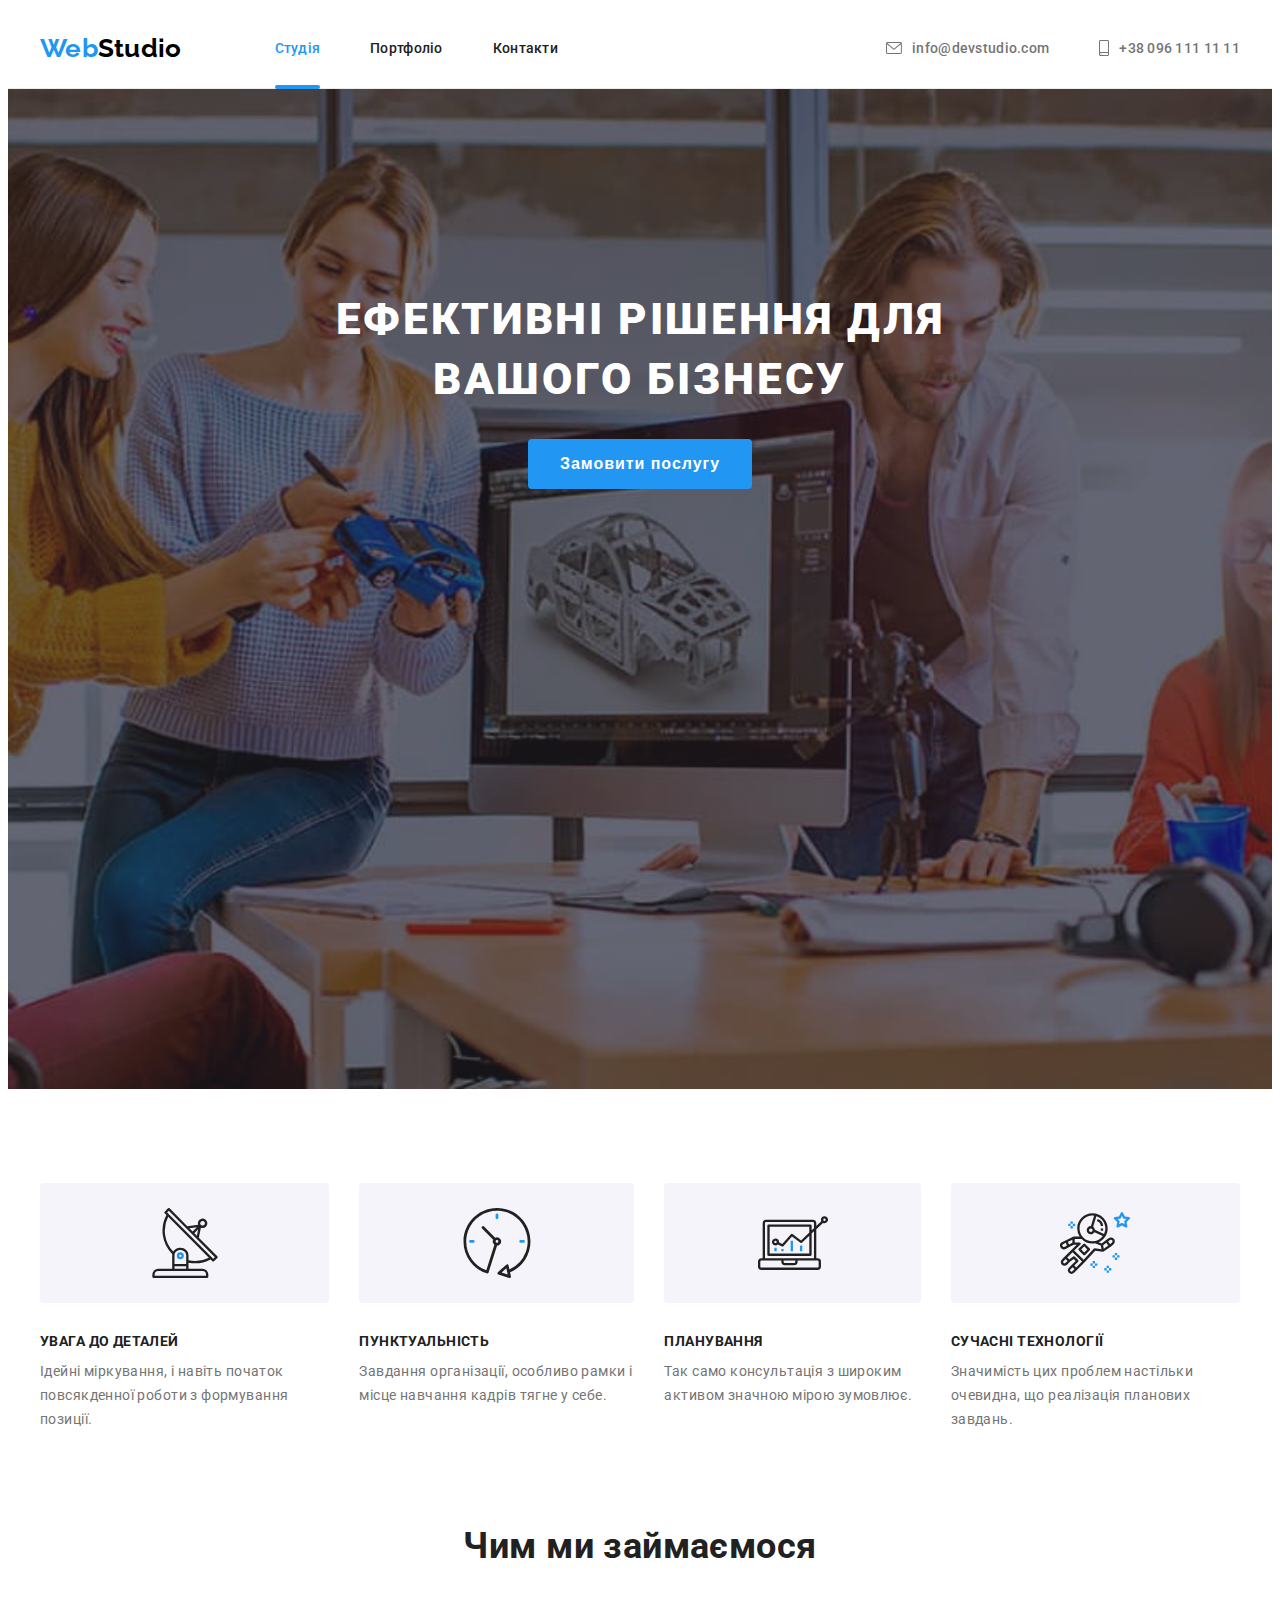
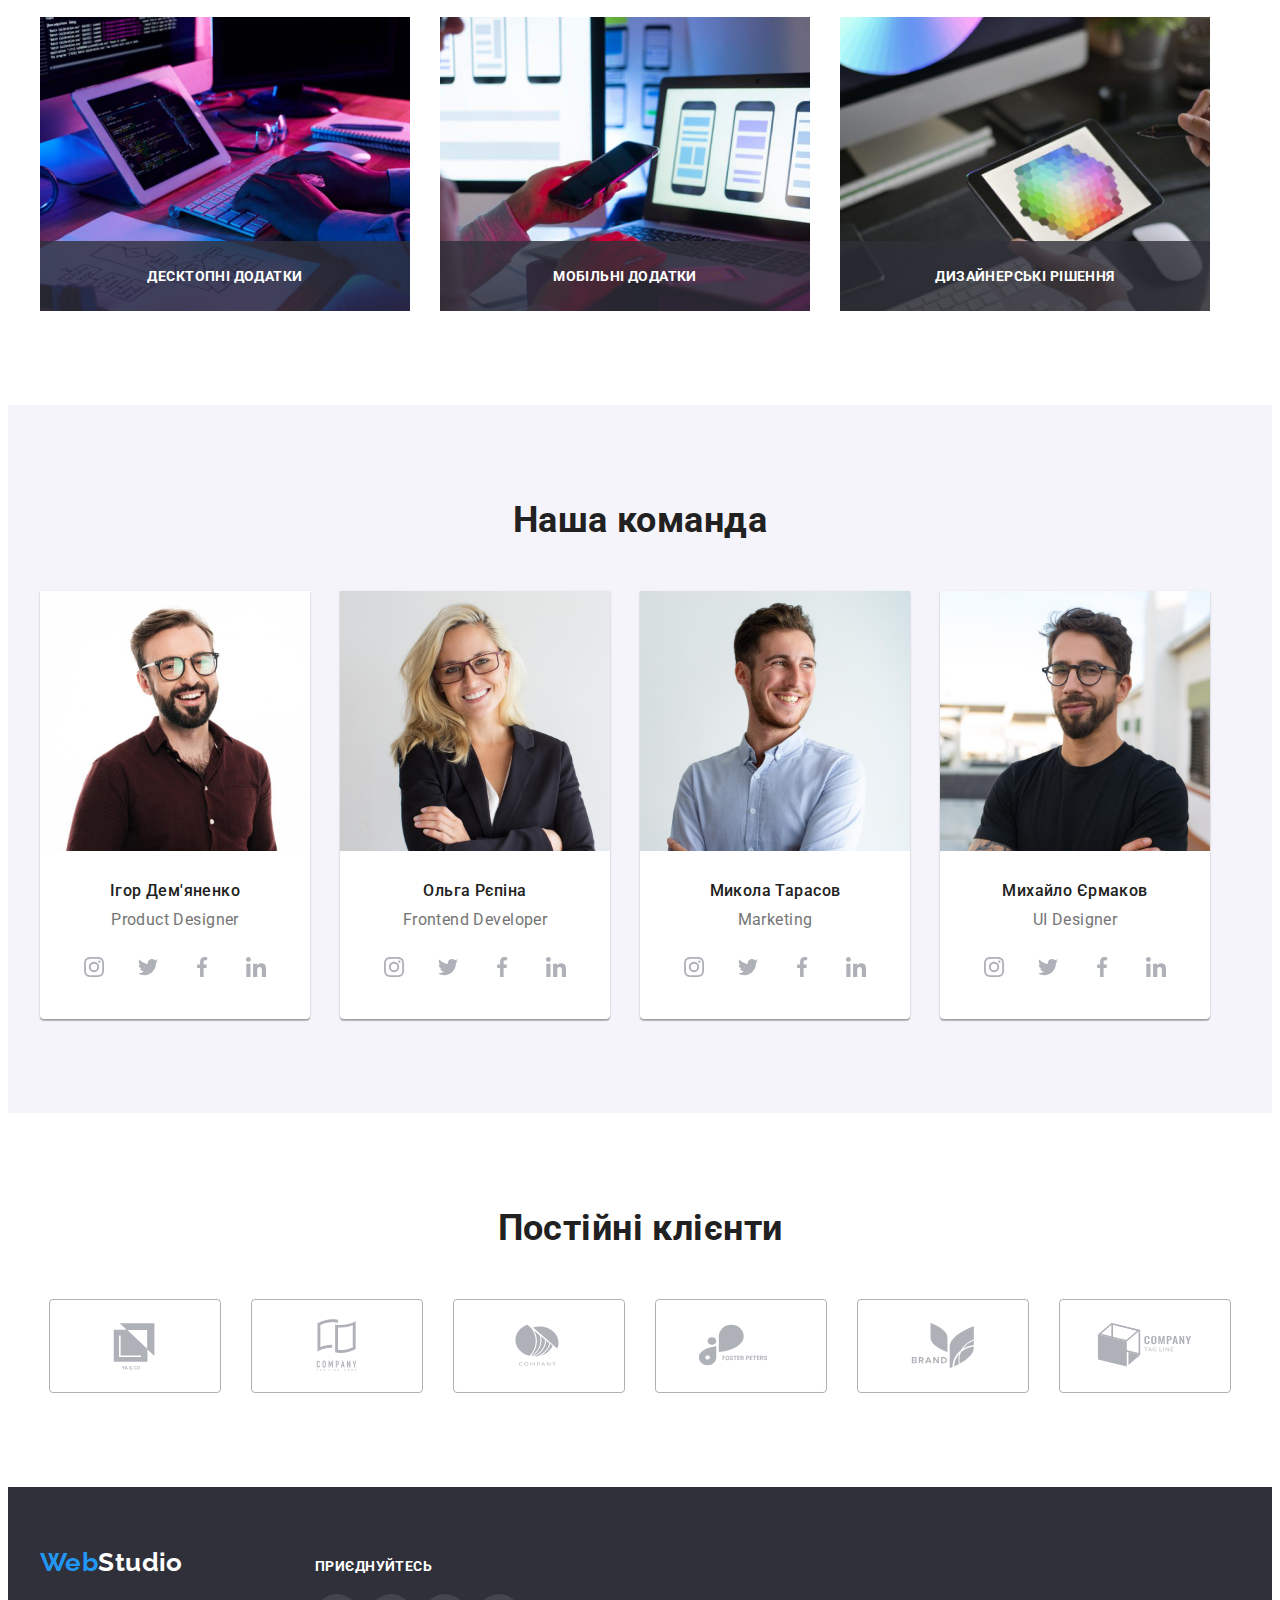
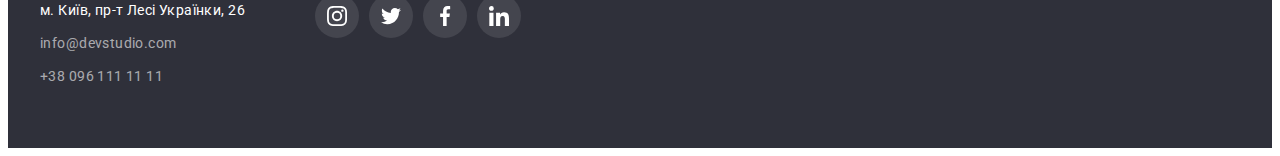
==== commit 3f41b799: "виправлено помилки" ====
--- a/index.html
+++ b/index.html
@@ -73,17 +73,6 @@
           </button>
         </div>
       </section>
-
-      <!--модалка-->
-      <div class="backdrop is-hidden" data-modal>
-        <div class="modal">
-          <button class="close" type="button" data-modal-close>
-            <svg width="18" height="18">
-              <use href="./images/icons.svg#close-black"></use>
-            </svg>
-          </button>
-        </div>
-      </div>
 
       <!--особливості-->
       <section class="section">
@@ -625,6 +614,17 @@
         </div>
       </div>
     </footer>
+
+    <!--модалка-->
+    <div class="backdrop is-hidden" data-modal>
+      <div class="modal">
+        <button class="close" type="button" data-modal-close>
+          <svg width="18" height="18">
+            <use href="./images/icons.svg#close-black"></use>
+          </svg>
+        </button>
+      </div>
+    </div>
     <script src="./js/modal.js"></script>
   </body>
 </html>
--- a/css/styles.css
+++ b/css/styles.css
@@ -130,13 +130,14 @@
 .current::after {
   position: absolute;
   left: 0;
-  bottom: 0;
+  bottom: -1px;
 
   content: "";
   display: block;
   width: 100%;
   height: 4px;
   background-color: var(--accent-txt-cl);
+  border-radius: 2px;
 }
 
 .contacts-list {
@@ -213,66 +214,6 @@
 .hero-btn:hover,
 .hero-btn:focus {
   background-color: var(--accent-act-cl);
-}
-/* модалка */
-.backdrop {
-  position: fixed;
-  top: 0;
-  left: 0;
-
-  width: 100%;
-  height: 100%;
-  background-color: var(--bg-backdrop-cl);
-
-  opacity: 1;
-
-  transition: visibility 500ms var(--animation), opacity 400ms var(--animation);
-}
-
-.backdrop.is-hidden {
-  opacity: 0;
-  pointer-events: none;
-  visibility: hidden;
-}
-
-.backdrop.is-hidden .modal {
-  transform: translate(-50%, -50%) scale(0.5);
-}
-
-.modal {
-  position: absolute;
-  top: 50%;
-  left: 50%;
-
-  min-width: 528px;
-  min-height: 581px;
-
-  background-color: var(--light-bc-cl);
-  box-shadow: 0px 1px 3px rgba(0, 0, 0, 0.12), 0px 1px 1px rgba(0, 0, 0, 0.14),
-    0px 2px 1px rgba(0, 0, 0, 0.2);
-  border: 1px solid var(--br-modal-cl);
-  border-radius: 4px;
-
-  transform: translate(-50%, -50%) scale(1);
-  transition: transform 500ms var(--animation);
-}
-.close {
-  position: absolute;
-  top: 8px;
-  right: 8px;
-
-  width: 30px;
-  height: 30px;
-  padding: 0;
-
-  display: flex;
-  justify-content: center;
-  align-items: center;
-
-  background-color: var(--light-bc-cl);
-  border: 1px solid var(--br-modal-cl);
-  border-radius: 50%;
-  cursor: pointer;
 }
 
 /* особливості */
@@ -347,6 +288,7 @@
 
   background: rgba(47, 48, 58, 0.8);
 
+  font-size: 14px;
   line-height: calc(16 / 14);
   text-transform: uppercase;
 
@@ -563,7 +505,8 @@
   box-shadow: 0px 1px 1px rgba(0, 0, 0, 0.12), 0px 4px 4px rgba(0, 0, 0, 0.06),
     1px 4px 6px rgba(0, 0, 0, 0.16);
 }
-.gallery-link:hover .overlay {
+.gallery-link:hover .overlay,
+.gallery-link:focus .overlay {
   transform: translateY(0);
 }
 
@@ -610,3 +553,64 @@
 
   color: var(--secondary-txt-cl);
 }
+
+/* модалка */
+.backdrop {
+  position: fixed;
+  top: 0;
+  left: 0;
+
+  width: 100%;
+  height: 100%;
+  background-color: var(--bg-backdrop-cl);
+
+  opacity: 1;
+
+  transition: visibility 500ms var(--animation), opacity 400ms var(--animation);
+}
+
+.backdrop.is-hidden {
+  opacity: 0;
+  pointer-events: none;
+  visibility: hidden;
+}
+
+.backdrop.is-hidden .modal {
+  transform: translate(-50%, -50%) scale(0.5);
+}
+
+.modal {
+  position: absolute;
+  top: 50%;
+  left: 50%;
+
+  min-width: 528px;
+  min-height: 581px;
+
+  background-color: var(--light-bc-cl);
+  box-shadow: 0px 1px 3px rgba(0, 0, 0, 0.12), 0px 1px 1px rgba(0, 0, 0, 0.14),
+    0px 2px 1px rgba(0, 0, 0, 0.2);
+  border: 1px solid var(--br-modal-cl);
+  border-radius: 4px;
+
+  transform: translate(-50%, -50%) scale(1);
+  transition: transform 500ms var(--animation);
+}
+.close {
+  position: absolute;
+  top: 8px;
+  right: 8px;
+
+  width: 30px;
+  height: 30px;
+  padding: 0;
+
+  display: flex;
+  justify-content: center;
+  align-items: center;
+
+  background-color: var(--light-bc-cl);
+  border: 1px solid var(--br-modal-cl);
+  border-radius: 50%;
+  cursor: pointer;
+}
